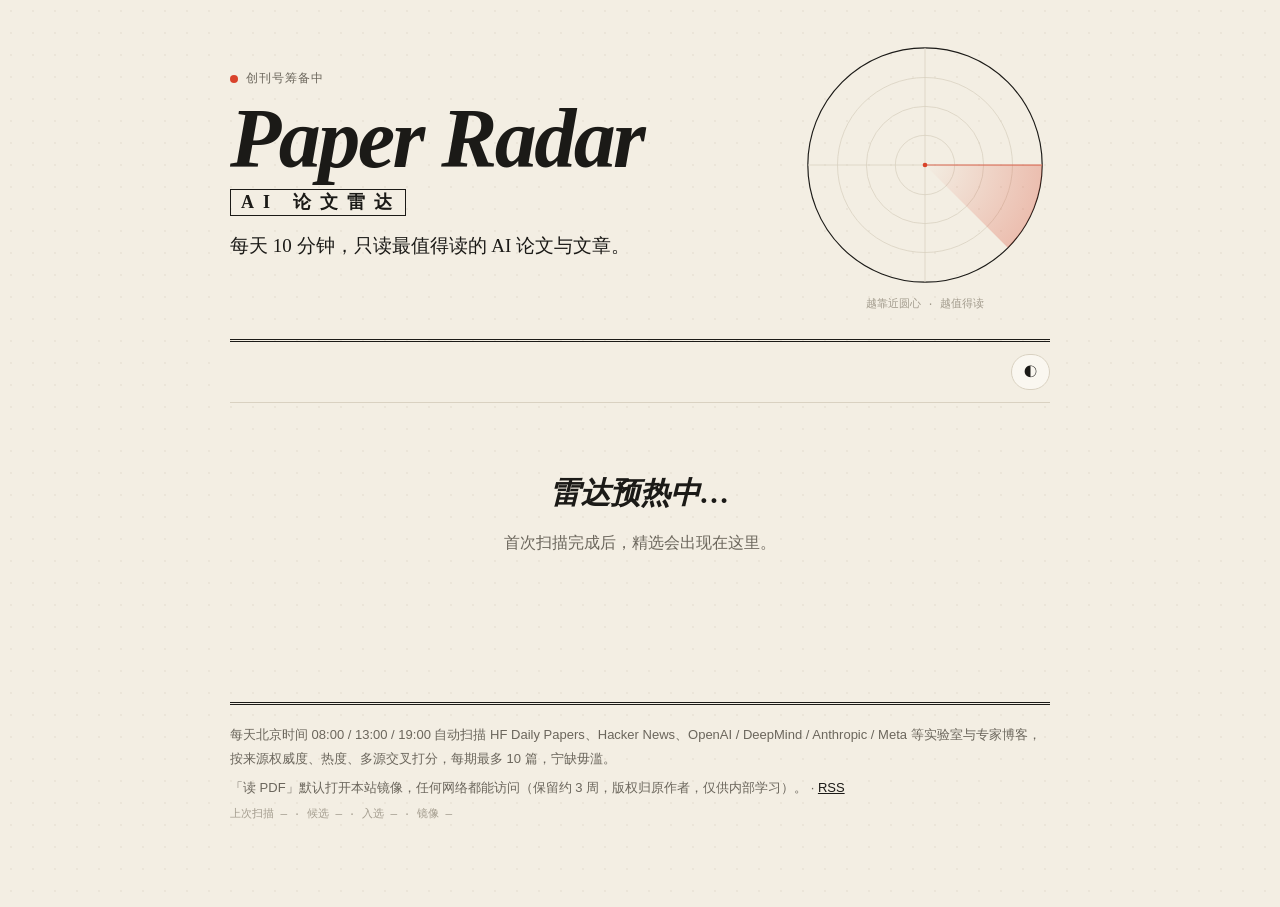
==== site/index.html @ 8d259c2d "Paper Radar MVP: scanner, rule scoring, LLM slot, PDF mirror, site, tests, CI" ====
<!doctype html>
<html lang="zh-CN">
<head>
<meta charset="utf-8">
<meta name="viewport" content="width=device-width, initial-scale=1">
<meta name="robots" content="noindex">
<title>Paper Radar · AI 论文雷达</title>
<meta name="description" content="每天 10 分钟，只读最值得读的 AI 论文与文章。">
<link rel="icon" href="assets/favicon.svg" type="image/svg+xml">
<link rel="alternate" type="application/rss+xml" title="Paper Radar" href="feed.xml">
<link rel="stylesheet" href="style.css">
<script>try{var t=localStorage.getItem('pr-theme');if(t)document.documentElement.dataset.theme=t}catch(e){}</script>
</head>
<body>
<header class="masthead">
  <div class="mast-left">
    <div class="kicker"><span class="dot"></span><span id="issue-line">正在调频…</span></div>
    <h1 class="wordmark"><span class="wm-en">Paper Radar</span><span class="wm-zh">AI 论文雷达</span></h1>
    <p class="dek">每天 10 分钟，只读最值得读的 AI 论文与文章。</p>
    <p class="since" id="since"></p>
  </div>
  <figure class="radar-wrap" aria-label="今日雷达：越靠近圆心得分越高，点击光点跳到对应文章">
    <svg id="radar" viewBox="-160 -160 320 320" role="img">
      <defs>
        <radialGradient id="sweep-g" gradientUnits="userSpaceOnUse" cx="0" cy="0" r="150">
          <stop offset="0" stop-color="var(--accent)" stop-opacity="0"/>
          <stop offset="1" stop-color="var(--accent)" stop-opacity=".28"/>
        </radialGradient>
      </defs>
      <g class="rings">
        <circle r="150"/><circle r="112"/><circle r="75"/><circle r="38"/>
        <line x1="-150" y1="0" x2="150" y2="0"/><line x1="0" y1="-150" x2="0" y2="150"/>
      </g>
      <g class="sweep"><path d="M0 0 L150 0 A150 150 0 0 1 106 106 Z" fill="url(#sweep-g)"/><line x1="0" y1="0" x2="150" y2="0"/></g>
      <g id="blips"></g>
      <circle r="3" class="core"/>
    </svg>
    <figcaption>越靠近圆心 · 越值得读</figcaption>
    <div class="radar-tip" id="radar-tip" hidden></div>
  </figure>
</header>

<nav class="toolbar" aria-label="日期">
  <div class="days" id="days" role="tablist"></div>
  <button class="btn icon" id="theme" title="切换明暗" aria-label="切换明暗">◐</button>
</nav>

<main id="feed" tabindex="-1" aria-live="polite"></main>

<footer class="colophon" id="colophon"></footer>
<script src="app.js" defer></script>
</body>
</html>
---- site/style.css ----
/* Paper Radar — editorial newsprint meets instrument panel.
   No web fonts on purpose: system CJK fonts load instantly behind any firewall. */
:root {
  --bg: #f3eee3;
  --surface: #faf7f0;
  --ink: #1b1a17;
  --muted: #6b665c;
  --faint: #a39c8e;
  --rule: #d9d1c1;
  --accent: #d9432b;
  --accent-ink: #fff;
  --hi: #f6d9a8;
  --shadow: 0 1px 0 rgba(27,26,23,.04), 0 10px 30px -18px rgba(27,26,23,.35);
  --serif: "Iowan Old Style", "Palatino Linotype", "Songti SC", "Noto Serif SC", "Source Han Serif SC", "STSong", "SimSun", Georgia, serif;
  --sans: -apple-system, BlinkMacSystemFont, "PingFang SC", "Hiragino Sans GB", "Microsoft YaHei", "Noto Sans SC", "Segoe UI", sans-serif;
  --mono: "JetBrains Mono", "SF Mono", ui-monospace, Menlo, Consolas, monospace;
  --radius: 14px;
  color-scheme: light;
}
@media (prefers-color-scheme: dark) {
  :root:not([data-theme="light"]) {
    --bg: #121210; --surface: #1a1916; --ink: #ece6d8; --muted: #a39c8e; --faint: #6b665c;
    --rule: #2e2c27; --accent: #ff6a4d; --hi: #4a3a1c; color-scheme: dark;
    --shadow: 0 1px 0 rgba(0,0,0,.3), 0 14px 30px -18px rgba(0,0,0,.8);
  }
}
:root[data-theme="dark"] {
  --bg: #121210; --surface: #1a1916; --ink: #ece6d8; --muted: #a39c8e; --faint: #6b665c;
  --rule: #2e2c27; --accent: #ff6a4d; --hi: #4a3a1c; color-scheme: dark;
  --shadow: 0 1px 0 rgba(0,0,0,.3), 0 14px 30px -18px rgba(0,0,0,.8);
}

* { box-sizing: border-box; }
[hidden] { display: none !important; }
html { -webkit-text-size-adjust: 100%; }
body {
  margin: 0; background: var(--bg); color: var(--ink); font: 16px/1.65 var(--sans);
  background-image: radial-gradient(rgba(127,110,80,.07) 1px, transparent 1px);
  background-size: 22px 22px;
  max-width: 860px; margin-inline: auto; padding: 0 20px 80px;
}
a { color: inherit; }
::selection { background: var(--hi); }
:focus-visible { outline: 2px solid var(--accent); outline-offset: 2px; border-radius: 6px; }

/* ---------- masthead ---------- */
.masthead {
  display: grid; grid-template-columns: 1fr 250px; gap: 32px; align-items: center;
  padding: 40px 0 28px; border-bottom: 3px double var(--ink);
}
.kicker { font: 12px/1 var(--mono); letter-spacing: .08em; text-transform: uppercase; color: var(--muted);
  display: flex; align-items: center; gap: 8px; }
.dot { width: 8px; height: 8px; border-radius: 50%; background: var(--accent); box-shadow: 0 0 0 0 var(--accent);
  animation: ping 2.4s infinite; }
@keyframes ping { 0% { box-shadow: 0 0 0 0 color-mix(in srgb, var(--accent) 60%, transparent); }
  80%,100% { box-shadow: 0 0 0 10px transparent; } }
.wordmark { margin: 14px 0 8px; font-family: var(--serif); font-weight: 700; line-height: .95; }
.wm-en { display: block; font-size: clamp(44px, 7vw, 84px); letter-spacing: -.03em; font-style: italic; }
.wm-zh { display: inline-block; margin-top: 10px; font-size: 18px; letter-spacing: .5em; padding: 4px 4px 4px 10px;
  border: 1.5px solid var(--ink); font-style: normal; }
.dek { max-width: 560px; margin: 16px 0 0; font: 400 19px/1.5 var(--serif); }
.since { margin: 18px 0 0; font-size: 14px; color: var(--muted); }
.since b { font: 700 20px var(--serif); color: var(--ink); }

.radar-wrap { margin: 0; position: relative; }
#radar { width: 100%; height: auto; display: block; overflow: visible; }
.rings circle, .rings line { fill: none; stroke: var(--rule); stroke-width: 1; }
.rings circle:first-child { stroke: var(--ink); stroke-width: 1.5; }
.sweep { transform-origin: 0 0; animation: sweep 6s linear infinite; }
.sweep line { stroke: var(--accent); stroke-width: 1.2; opacity: .8; }
@keyframes sweep { to { transform: rotate(-360deg); } }
.core { fill: var(--accent); }
.blip { cursor: pointer; }
.blip circle.b { fill: var(--ink); transition: r .2s, fill .2s; }
.blip.article circle.b { fill: none; stroke: var(--ink); stroke-width: 2; }
.blip circle.halo { fill: var(--accent); opacity: 0; }
.blip.lit circle.halo { animation: halo 1.2s ease-out; }
.blip:hover circle.b, .blip.active circle.b { fill: var(--accent); stroke: var(--accent); }
@keyframes halo { 0% { opacity: .55; r: 3; } 100% { opacity: 0; r: 16; } }
figcaption { text-align: center; font: 11px var(--mono); color: var(--faint); margin-top: 6px; }
.radar-tip { position: absolute; pointer-events: none; max-width: 240px; background: var(--ink); color: var(--bg);
  font-size: 12px; line-height: 1.45; padding: 6px 9px; border-radius: 8px; transform: translate(-50%, calc(-100% - 12px)); z-index: 3; }

/* ---------- toolbar ---------- */
.toolbar { position: sticky; top: 0; z-index: 5; display: flex; gap: 10px; align-items: center;
  background: color-mix(in srgb, var(--bg) 88%, transparent); backdrop-filter: blur(10px); -webkit-backdrop-filter: blur(10px);
  padding: 12px 0; border-bottom: 1px solid var(--rule); }
.days { flex: 1; display: flex; gap: 6px; overflow-x: auto; scrollbar-width: none; }
.days::-webkit-scrollbar { display: none; }
.day { flex: 0 0 auto; border: 1px solid var(--rule); background: var(--surface); border-radius: 10px; padding: 6px 12px;
  font: 12px/1.3 var(--mono); color: var(--muted); cursor: pointer; text-align: left; }
.day b { display: block; font: 600 15px/1.2 var(--serif); color: var(--ink); }
.day[aria-selected="true"] { border-color: var(--ink); background: var(--ink); color: var(--bg); }
.day[aria-selected="true"] b { color: var(--bg); }
.btn { border: 1px solid var(--rule); background: var(--surface); color: var(--ink); border-radius: 999px; padding: 8px 12px;
  font: 13px var(--sans); cursor: pointer; }
.btn:hover { border-color: var(--ink); }

/* ---------- feed ---------- */
#feed { outline: none; }
.section { margin-top: 36px; }
.sec-head { display: flex; align-items: baseline; gap: 12px; margin-bottom: 4px; }
.sec-head h2 { font: 700 24px var(--serif); margin: 0; white-space: nowrap; }
.sec-head span { font: 12px var(--mono); color: var(--faint); }
.must .sec-head h2 { color: var(--accent); }
.must .sec-head h2::before { content: "●"; font-size: 12px; vertical-align: middle; margin-right: 8px; }

.card { padding: 20px 0 22px; border-bottom: 1px solid var(--rule); animation: rise .5s both cubic-bezier(.2,.8,.2,1);
  animation-delay: calc(var(--i, 0) * 40ms); }
@keyframes rise { from { opacity: 0; transform: translateY(10px); } }
.card.big { background: var(--surface); border: 1px solid var(--rule); border-radius: var(--radius); padding: 22px 24px;
  margin: 14px 0; box-shadow: var(--shadow); }
.card.flash { animation: flash 1.6s; }
@keyframes flash { 0%, 40% { background: var(--hi); } 100% { background: transparent; } }
.card.big.flash { animation: flashbig 1.6s; }
@keyframes flashbig { 0%, 40% { box-shadow: 0 0 0 4px var(--accent); } }
.meta { display: flex; flex-wrap: wrap; gap: 4px 12px; align-items: center; font: 12px var(--mono); color: var(--muted); }
.kind { font: 600 11px var(--sans); letter-spacing: .12em; padding: 1px 7px; border-radius: 4px; background: var(--ink); color: var(--bg); }
.kind.article { background: none; color: var(--ink); box-shadow: inset 0 0 0 1px var(--ink); }
.new { font: 700 11px var(--sans); padding: 1px 7px; border-radius: 4px; background: var(--accent); color: var(--accent-ink); }
.score { margin-left: auto; font: 700 13px var(--mono); color: var(--accent); }
.score::after { content: " 分"; font-weight: 400; color: var(--faint); }
.card h3 { margin: 8px 0 4px; font: 700 21px/1.4 var(--serif); }
.card.big h3 { font-size: 24px; }
.card h3 a { text-decoration: none; background: linear-gradient(var(--accent), var(--accent)) 0 100% / 0 2px no-repeat; transition: background-size .3s; }
.card h3 a:hover { background-size: 100% 2px; }
.orig { margin: 0 0 6px; font: italic 14px/1.45 var(--serif); color: var(--muted); }
.summary { margin: 6px 0 8px; color: var(--ink); }
.why { margin: 0 0 10px; padding-left: 12px; border-left: 3px solid var(--accent); font-size: 14.5px; color: var(--muted); }
.why b { color: var(--ink); font-weight: 600; margin-right: 6px; }
.actions { display: flex; gap: 14px; flex-wrap: wrap; align-items: flex-start; margin-top: 12px; }
.primary { background: var(--ink); color: var(--bg); border-radius: 999px; padding: 8px 16px; text-decoration: none; font-size: 14px;
  transition: background .15s, transform .15s; white-space: nowrap; }
.primary:hover { background: var(--accent); color: var(--accent-ink); transform: translateY(-1px); }
.more { font-size: 13.5px; color: var(--muted); padding-top: 7px; flex: 1; min-width: 200px; }
.more summary { cursor: pointer; list-style: none; width: max-content; }
.more summary::-webkit-details-marker { display: none; }
.more summary::after { content: " ▾"; }
.more[open] summary::after { content: " ▴"; }
.who { margin: 8px 0 4px; }
.hl { margin: 6px 0; padding-left: 18px; color: var(--ink); }
.hl li::marker { color: var(--accent); }
.links { display: flex; flex-wrap: wrap; gap: 4px 14px; margin: 6px 0 0; }
.links a { color: var(--muted); text-decoration: none; border-bottom: 1px dotted var(--faint); }
.links a:hover { color: var(--ink); border-bottom-color: var(--ink); }

.empty { text-align: center; padding: 70px 20px; color: var(--muted); }
.empty h2 { font: italic 700 30px var(--serif); color: var(--ink); margin: 0 0 8px; }
.colophon { margin-top: 60px; padding-top: 18px; border-top: 3px double var(--ink); font-size: 13px; line-height: 1.8; color: var(--muted); }
.colophon p { margin: 0 0 6px; }
.colophon .dim { font: 11px var(--mono); color: var(--faint); }
.colophon a { color: var(--ink); }

@media (max-width: 760px) {
  body { padding: 0 16px 60px; }
  .masthead { grid-template-columns: 1fr 120px; padding-top: 24px; gap: 12px; align-items: start; }
  .wm-en { font-size: 42px; }
  .wm-zh { font-size: 14px; }
  .dek { font-size: 16px; }
  figcaption { display: none; }
  .card.big { padding: 18px 16px; }
  .card h3, .card.big h3 { font-size: 19px; }
}
@media (prefers-reduced-motion: reduce) {
  *, *::before, *::after { animation: none !important; transition: none !important; }
}
@media print {
  .toolbar, .radar-wrap, .actions, .colophon { display: none !important; }
  body { background: #fff; }
}
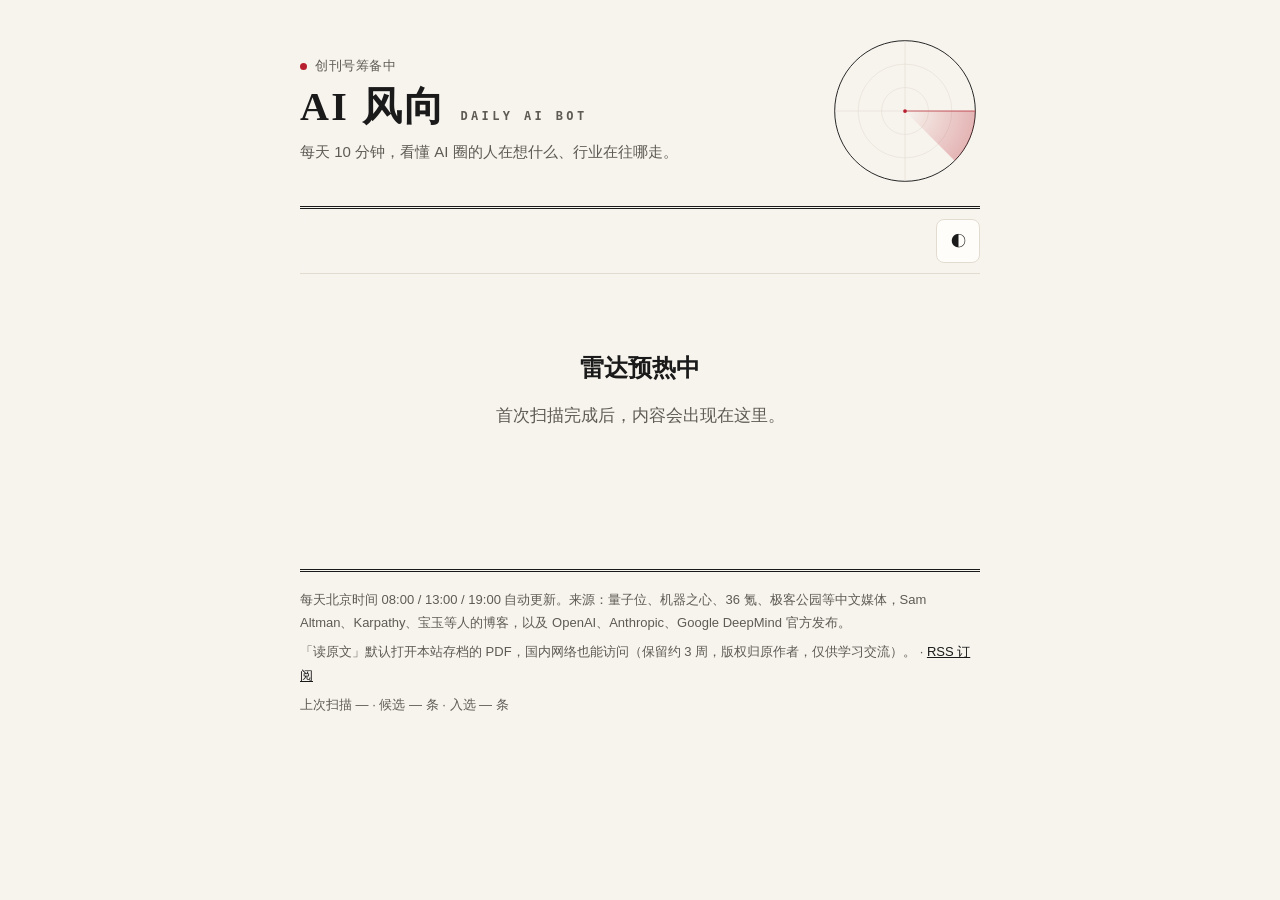
==== commit cd356a4d: "Pivot to 「AI 风向」: people & industry news, Chinese-first sources, 1–2 hottest papers/day with plain-l" ====
--- a/site/index.html
+++ b/site/index.html
@@ -4,50 +4,49 @@
 <meta charset="utf-8">
 <meta name="viewport" content="width=device-width, initial-scale=1">
 <meta name="robots" content="noindex">
-<title>Paper Radar · AI 论文雷达</title>
-<meta name="description" content="每天 10 分钟，只读最值得读的 AI 论文与文章。">
+<title>AI 风向 · 每天 10 分钟读懂 AI 圈</title>
+<meta name="description" content="前沿人物说了什么、行业发生了什么——每天三刊，中文为主。">
 <link rel="icon" href="assets/favicon.svg" type="image/svg+xml">
-<link rel="alternate" type="application/rss+xml" title="Paper Radar" href="feed.xml">
+<link rel="alternate" type="application/rss+xml" title="AI 风向" href="feed.xml">
 <link rel="stylesheet" href="style.css">
 <script>try{var t=localStorage.getItem('pr-theme');if(t)document.documentElement.dataset.theme=t}catch(e){}</script>
 </head>
 <body>
+<div class="page">
 <header class="masthead">
-  <div class="mast-left">
-    <div class="kicker"><span class="dot"></span><span id="issue-line">正在调频…</span></div>
-    <h1 class="wordmark"><span class="wm-en">Paper Radar</span><span class="wm-zh">AI 论文雷达</span></h1>
-    <p class="dek">每天 10 分钟，只读最值得读的 AI 论文与文章。</p>
-    <p class="since" id="since"></p>
+  <div class="mast-text">
+    <p class="kicker"><span class="dot"></span><span id="issue-line">正在调频…</span></p>
+    <h1 class="wordmark">AI 风向<small>DAILY AI BOT</small></h1>
+    <p class="dek">每天 10 分钟，看懂 AI 圈的人在想什么、行业在往哪走。</p>
   </div>
-  <figure class="radar-wrap" aria-label="今日雷达：越靠近圆心得分越高，点击光点跳到对应文章">
+  <figure class="radar-wrap" aria-label="今日雷达：越靠近圆心越值得读，点光点跳到对应内容">
     <svg id="radar" viewBox="-160 -160 320 320" role="img">
       <defs>
         <radialGradient id="sweep-g" gradientUnits="userSpaceOnUse" cx="0" cy="0" r="150">
           <stop offset="0" stop-color="var(--accent)" stop-opacity="0"/>
-          <stop offset="1" stop-color="var(--accent)" stop-opacity=".28"/>
+          <stop offset="1" stop-color="var(--accent)" stop-opacity=".3"/>
         </radialGradient>
       </defs>
-      <g class="rings">
-        <circle r="150"/><circle r="112"/><circle r="75"/><circle r="38"/>
-        <line x1="-150" y1="0" x2="150" y2="0"/><line x1="0" y1="-150" x2="0" y2="150"/>
-      </g>
+      <g class="rings"><circle r="150"/><circle r="100"/><circle r="50"/>
+        <line x1="-150" y1="0" x2="150" y2="0"/><line x1="0" y1="-150" x2="0" y2="150"/></g>
       <g class="sweep"><path d="M0 0 L150 0 A150 150 0 0 1 106 106 Z" fill="url(#sweep-g)"/><line x1="0" y1="0" x2="150" y2="0"/></g>
       <g id="blips"></g>
-      <circle r="3" class="core"/>
+      <circle r="4" class="core"/>
     </svg>
-    <figcaption>越靠近圆心 · 越值得读</figcaption>
     <div class="radar-tip" id="radar-tip" hidden></div>
   </figure>
 </header>
 
 <nav class="toolbar" aria-label="日期">
   <div class="days" id="days" role="tablist"></div>
-  <button class="btn icon" id="theme" title="切换明暗" aria-label="切换明暗">◐</button>
+  <button class="btn" id="theme" title="切换明暗" aria-label="切换明暗">◐</button>
 </nav>
+<p class="since" id="since"></p>
 
 <main id="feed" tabindex="-1" aria-live="polite"></main>
 
 <footer class="colophon" id="colophon"></footer>
+</div>
 <script src="app.js" defer></script>
 </body>
 </html>
--- a/site/style.css
+++ b/site/style.css
@@ -1,170 +1,171 @@
-/* Paper Radar — editorial newsprint meets instrument panel.
-   No web fonts on purpose: system CJK fonts load instantly behind any firewall. */
+/* AI 风向 — 中文阅读优先的版式。
+   标杆：端传媒 / FT中文网 / 少数派 的正文排版 + W3C《中文排版需求》：
+   正文 17px、行高 1.8、单栏 ≤ 680px（每行约 38 字）、宋体标题 + 黑体正文、
+   中文不用斜体、一种强调色（报纸红）、辅助文字对比度 ≥ 4.5:1。
+   不加载网络字体：系统中文字体在任何网络下都即时可用。 */
 :root {
-  --bg: #f3eee3;
-  --surface: #faf7f0;
-  --ink: #1b1a17;
-  --muted: #6b665c;
-  --faint: #a39c8e;
-  --rule: #d9d1c1;
-  --accent: #d9432b;
+  --bg: #f7f4ee;
+  --surface: #fffdf9;
+  --ink: #1a1a1a;
+  --ink-2: #2e2e2e;
+  --muted: #5e5a54;
+  --rule: #e2dcd0;
+  --accent: #b8202f;
   --accent-ink: #fff;
-  --hi: #f6d9a8;
-  --shadow: 0 1px 0 rgba(27,26,23,.04), 0 10px 30px -18px rgba(27,26,23,.35);
-  --serif: "Iowan Old Style", "Palatino Linotype", "Songti SC", "Noto Serif SC", "Source Han Serif SC", "STSong", "SimSun", Georgia, serif;
-  --sans: -apple-system, BlinkMacSystemFont, "PingFang SC", "Hiragino Sans GB", "Microsoft YaHei", "Noto Sans SC", "Segoe UI", sans-serif;
-  --mono: "JetBrains Mono", "SF Mono", ui-monospace, Menlo, Consolas, monospace;
-  --radius: 14px;
+  --hi: #fbe7c6;
+  --shadow: 0 1px 2px rgba(26,26,26,.05), 0 8px 24px -16px rgba(26,26,26,.25);
+  --serif: "Songti SC", "Noto Serif SC", "Source Han Serif SC", "Noto Serif CJK SC", "STSong", "SimSun", Georgia, serif;
+  --sans: -apple-system, BlinkMacSystemFont, "PingFang SC", "Hiragino Sans GB", "Microsoft YaHei", "Noto Sans SC", "Noto Sans CJK SC", "Segoe UI", sans-serif;
+  --mono: "SF Mono", ui-monospace, Menlo, Consolas, monospace;
+  /* 字号阶梯（共 7 级）*/
+  --f-xs: 12px; --f-s: 13px; --f-m: 15px; --f-body: 17px; --f-h: 20px; --f-h2: 24px; --f-xl: 40px;
   color-scheme: light;
 }
 @media (prefers-color-scheme: dark) {
   :root:not([data-theme="light"]) {
-    --bg: #121210; --surface: #1a1916; --ink: #ece6d8; --muted: #a39c8e; --faint: #6b665c;
-    --rule: #2e2c27; --accent: #ff6a4d; --hi: #4a3a1c; color-scheme: dark;
-    --shadow: 0 1px 0 rgba(0,0,0,.3), 0 14px 30px -18px rgba(0,0,0,.8);
+    --bg: #141414; --surface: #1c1c1c; --ink: #ececec; --ink-2: #d9d9d9; --muted: #a6a29b;
+    --rule: #2f2f2f; --accent: #ff5a5f; --hi: #4a3514; color-scheme: dark;
+    --shadow: 0 1px 2px rgba(0,0,0,.4);
   }
 }
 :root[data-theme="dark"] {
-  --bg: #121210; --surface: #1a1916; --ink: #ece6d8; --muted: #a39c8e; --faint: #6b665c;
-  --rule: #2e2c27; --accent: #ff6a4d; --hi: #4a3a1c; color-scheme: dark;
-  --shadow: 0 1px 0 rgba(0,0,0,.3), 0 14px 30px -18px rgba(0,0,0,.8);
+  --bg: #141414; --surface: #1c1c1c; --ink: #ececec; --ink-2: #d9d9d9; --muted: #a6a29b;
+  --rule: #2f2f2f; --accent: #ff5a5f; --hi: #4a3514; color-scheme: dark;
+  --shadow: 0 1px 2px rgba(0,0,0,.4);
 }
 
 * { box-sizing: border-box; }
 [hidden] { display: none !important; }
 html { -webkit-text-size-adjust: 100%; }
-body {
-  margin: 0; background: var(--bg); color: var(--ink); font: 16px/1.65 var(--sans);
-  background-image: radial-gradient(rgba(127,110,80,.07) 1px, transparent 1px);
-  background-size: 22px 22px;
-  max-width: 860px; margin-inline: auto; padding: 0 20px 80px;
-}
+body { margin: 0; background: var(--bg); color: var(--ink); font: var(--f-body)/1.8 var(--sans);
+  -webkit-font-smoothing: antialiased; text-rendering: optimizeLegibility; }
+.page { max-width: 720px; margin: 0 auto; padding: 0 20px 72px; }
 a { color: inherit; }
 ::selection { background: var(--hi); }
-:focus-visible { outline: 2px solid var(--accent); outline-offset: 2px; border-radius: 6px; }
+:focus-visible { outline: 2px solid var(--accent); outline-offset: 2px; border-radius: 4px; }
 
-/* ---------- masthead ---------- */
-.masthead {
-  display: grid; grid-template-columns: 1fr 250px; gap: 32px; align-items: center;
-  padding: 40px 0 28px; border-bottom: 3px double var(--ink);
-}
-.kicker { font: 12px/1 var(--mono); letter-spacing: .08em; text-transform: uppercase; color: var(--muted);
-  display: flex; align-items: center; gap: 8px; }
-.dot { width: 8px; height: 8px; border-radius: 50%; background: var(--accent); box-shadow: 0 0 0 0 var(--accent);
-  animation: ping 2.4s infinite; }
-@keyframes ping { 0% { box-shadow: 0 0 0 0 color-mix(in srgb, var(--accent) 60%, transparent); }
-  80%,100% { box-shadow: 0 0 0 10px transparent; } }
-.wordmark { margin: 14px 0 8px; font-family: var(--serif); font-weight: 700; line-height: .95; }
-.wm-en { display: block; font-size: clamp(44px, 7vw, 84px); letter-spacing: -.03em; font-style: italic; }
-.wm-zh { display: inline-block; margin-top: 10px; font-size: 18px; letter-spacing: .5em; padding: 4px 4px 4px 10px;
-  border: 1.5px solid var(--ink); font-style: normal; }
-.dek { max-width: 560px; margin: 16px 0 0; font: 400 19px/1.5 var(--serif); }
-.since { margin: 18px 0 0; font-size: 14px; color: var(--muted); }
-.since b { font: 700 20px var(--serif); color: var(--ink); }
+/* ---------- 报头 ---------- */
+.masthead { display: grid; grid-template-columns: 1fr 150px; gap: 24px; align-items: center;
+  padding: 36px 0 20px; border-bottom: 3px double var(--ink); }
+.kicker { margin: 0; font: var(--f-s)/1.4 var(--sans); color: var(--muted); display: flex; align-items: center; gap: 8px; letter-spacing: .04em; }
+.dot { width: 7px; height: 7px; border-radius: 50%; background: var(--accent); flex: none; animation: ping 2.4s infinite; }
+@keyframes ping { 0% { box-shadow: 0 0 0 0 color-mix(in srgb, var(--accent) 55%, transparent); } 80%, 100% { box-shadow: 0 0 0 9px transparent; } }
+.wordmark { margin: 10px 0 0; font: 900 var(--f-xl)/1.1 var(--serif); letter-spacing: .06em; display: flex; align-items: baseline; gap: 14px; }
+.wordmark small { font: 600 var(--f-xs)/1 var(--mono); letter-spacing: .28em; color: var(--muted); }
+.dek { margin: 10px 0 0; font: var(--f-m)/1.7 var(--sans); color: var(--muted); }
 
 .radar-wrap { margin: 0; position: relative; }
 #radar { width: 100%; height: auto; display: block; overflow: visible; }
-.rings circle, .rings line { fill: none; stroke: var(--rule); stroke-width: 1; }
-.rings circle:first-child { stroke: var(--ink); stroke-width: 1.5; }
+.rings circle, .rings line { fill: none; stroke: var(--rule); stroke-width: 1.2; }
+.rings circle:first-child { stroke: var(--ink); stroke-width: 2; }
 .sweep { transform-origin: 0 0; animation: sweep 6s linear infinite; }
-.sweep line { stroke: var(--accent); stroke-width: 1.2; opacity: .8; }
+.sweep line { stroke: var(--accent); stroke-width: 1.5; }
 @keyframes sweep { to { transform: rotate(-360deg); } }
 .core { fill: var(--accent); }
 .blip { cursor: pointer; }
-.blip circle.b { fill: var(--ink); transition: r .2s, fill .2s; }
-.blip.article circle.b { fill: none; stroke: var(--ink); stroke-width: 2; }
+.blip circle.b { fill: var(--ink); transition: fill .2s; }
+.blip.opinion circle.b { fill: var(--accent); }
+.blip.paper circle.b { fill: none; stroke: var(--ink); stroke-width: 2.5; }
 .blip circle.halo { fill: var(--accent); opacity: 0; }
 .blip.lit circle.halo { animation: halo 1.2s ease-out; }
 .blip:hover circle.b, .blip.active circle.b { fill: var(--accent); stroke: var(--accent); }
-@keyframes halo { 0% { opacity: .55; r: 3; } 100% { opacity: 0; r: 16; } }
-figcaption { text-align: center; font: 11px var(--mono); color: var(--faint); margin-top: 6px; }
-.radar-tip { position: absolute; pointer-events: none; max-width: 240px; background: var(--ink); color: var(--bg);
-  font-size: 12px; line-height: 1.45; padding: 6px 9px; border-radius: 8px; transform: translate(-50%, calc(-100% - 12px)); z-index: 3; }
+@keyframes halo { 0% { opacity: .55; r: 4; } 100% { opacity: 0; r: 20; } }
+.radar-tip { position: absolute; pointer-events: none; width: max-content; max-width: 220px; background: var(--ink); color: var(--bg);
+  font: var(--f-xs)/1.5 var(--sans); padding: 6px 9px; border-radius: 6px; transform: translate(-50%, calc(-100% - 10px)); z-index: 3; }
 
-/* ---------- toolbar ---------- */
-.toolbar { position: sticky; top: 0; z-index: 5; display: flex; gap: 10px; align-items: center;
-  background: color-mix(in srgb, var(--bg) 88%, transparent); backdrop-filter: blur(10px); -webkit-backdrop-filter: blur(10px);
-  padding: 12px 0; border-bottom: 1px solid var(--rule); }
+/* ---------- 日期条 ---------- */
+.toolbar { position: sticky; top: 0; z-index: 5; display: flex; gap: 8px; align-items: center; padding: 10px 0;
+  background: color-mix(in srgb, var(--bg) 92%, transparent); backdrop-filter: blur(8px); -webkit-backdrop-filter: blur(8px);
+  border-bottom: 1px solid var(--rule); }
 .days { flex: 1; display: flex; gap: 6px; overflow-x: auto; scrollbar-width: none; }
 .days::-webkit-scrollbar { display: none; }
-.day { flex: 0 0 auto; border: 1px solid var(--rule); background: var(--surface); border-radius: 10px; padding: 6px 12px;
-  font: 12px/1.3 var(--mono); color: var(--muted); cursor: pointer; text-align: left; }
-.day b { display: block; font: 600 15px/1.2 var(--serif); color: var(--ink); }
-.day[aria-selected="true"] { border-color: var(--ink); background: var(--ink); color: var(--bg); }
+.day { flex: none; min-height: 44px; border: 1px solid var(--rule); background: var(--surface); color: var(--muted); border-radius: 8px;
+  padding: 4px 12px; font: var(--f-s)/1.35 var(--sans); cursor: pointer; text-align: left; }
+.day b { display: block; color: var(--ink); font-size: var(--f-m); }
+.day[aria-selected="true"] { background: var(--ink); border-color: var(--ink); color: var(--bg); }
 .day[aria-selected="true"] b { color: var(--bg); }
-.btn { border: 1px solid var(--rule); background: var(--surface); color: var(--ink); border-radius: 999px; padding: 8px 12px;
-  font: 13px var(--sans); cursor: pointer; }
-.btn:hover { border-color: var(--ink); }
+.btn { min-width: 44px; min-height: 44px; border: 1px solid var(--rule); background: var(--surface); color: var(--ink);
+  border-radius: 8px; font: var(--f-m) var(--sans); cursor: pointer; }
+.btn:hover, .day:hover { border-color: var(--ink); }
+.since { margin: 14px 0 0; font-size: var(--f-m); color: var(--muted); }
+.since b { color: var(--ink); }
 
-/* ---------- feed ---------- */
+/* ---------- 今日风向 ---------- */
+.brief { margin: 28px 0 0; padding: 20px 22px; background: var(--surface); border: 1px solid var(--rule); border-top: 3px solid var(--accent);
+  border-radius: 4px; box-shadow: var(--shadow); }
+.brief h2 { margin: 0 0 10px; font: 700 var(--f-h)/1.4 var(--serif); }
+.brief ol { margin: 0; padding-left: 1.4em; }
+.brief li { margin: 10px 0; }
+.brief li::marker { font: 700 var(--f-m) var(--serif); color: var(--accent); }
+.brief .trend { font-weight: 700; color: var(--ink); }
+.brief .why { display: block; color: var(--muted); font-size: var(--f-m); line-height: 1.7; }
+.brief .refs a { font-size: var(--f-s); color: var(--muted); margin-right: 10px; }
+
+/* ---------- 栏目 ---------- */
 #feed { outline: none; }
-.section { margin-top: 36px; }
-.sec-head { display: flex; align-items: baseline; gap: 12px; margin-bottom: 4px; }
-.sec-head h2 { font: 700 24px var(--serif); margin: 0; white-space: nowrap; }
-.sec-head span { font: 12px var(--mono); color: var(--faint); }
+.section { margin-top: 40px; }
+.sec-head { display: flex; align-items: baseline; gap: 12px; padding-bottom: 8px; border-bottom: 1px solid var(--ink); }
+.sec-head h2 { margin: 0; font: 700 var(--f-h2)/1.3 var(--serif); letter-spacing: .04em; white-space: nowrap; }
+.sec-head span { font-size: var(--f-s); color: var(--muted); }
 .must .sec-head h2 { color: var(--accent); }
-.must .sec-head h2::before { content: "●"; font-size: 12px; vertical-align: middle; margin-right: 8px; }
 
-.card { padding: 20px 0 22px; border-bottom: 1px solid var(--rule); animation: rise .5s both cubic-bezier(.2,.8,.2,1);
-  animation-delay: calc(var(--i, 0) * 40ms); }
-@keyframes rise { from { opacity: 0; transform: translateY(10px); } }
-.card.big { background: var(--surface); border: 1px solid var(--rule); border-radius: var(--radius); padding: 22px 24px;
-  margin: 14px 0; box-shadow: var(--shadow); }
+/* ---------- 条目 ---------- */
+.card { padding: 22px 0 24px; border-bottom: 1px solid var(--rule); animation: rise .45s both cubic-bezier(.2,.8,.2,1);
+  animation-delay: calc(var(--i, 0) * 35ms); }
+@keyframes rise { from { opacity: 0; transform: translateY(8px); } }
 .card.flash { animation: flash 1.6s; }
 @keyframes flash { 0%, 40% { background: var(--hi); } 100% { background: transparent; } }
-.card.big.flash { animation: flashbig 1.6s; }
-@keyframes flashbig { 0%, 40% { box-shadow: 0 0 0 4px var(--accent); } }
-.meta { display: flex; flex-wrap: wrap; gap: 4px 12px; align-items: center; font: 12px var(--mono); color: var(--muted); }
-.kind { font: 600 11px var(--sans); letter-spacing: .12em; padding: 1px 7px; border-radius: 4px; background: var(--ink); color: var(--bg); }
-.kind.article { background: none; color: var(--ink); box-shadow: inset 0 0 0 1px var(--ink); }
-.new { font: 700 11px var(--sans); padding: 1px 7px; border-radius: 4px; background: var(--accent); color: var(--accent-ink); }
-.score { margin-left: auto; font: 700 13px var(--mono); color: var(--accent); }
-.score::after { content: " 分"; font-weight: 400; color: var(--faint); }
-.card h3 { margin: 8px 0 4px; font: 700 21px/1.4 var(--serif); }
-.card.big h3 { font-size: 24px; }
-.card h3 a { text-decoration: none; background: linear-gradient(var(--accent), var(--accent)) 0 100% / 0 2px no-repeat; transition: background-size .3s; }
-.card h3 a:hover { background-size: 100% 2px; }
-.orig { margin: 0 0 6px; font: italic 14px/1.45 var(--serif); color: var(--muted); }
-.summary { margin: 6px 0 8px; color: var(--ink); }
-.why { margin: 0 0 10px; padding-left: 12px; border-left: 3px solid var(--accent); font-size: 14.5px; color: var(--muted); }
-.why b { color: var(--ink); font-weight: 600; margin-right: 6px; }
-.actions { display: flex; gap: 14px; flex-wrap: wrap; align-items: flex-start; margin-top: 12px; }
-.primary { background: var(--ink); color: var(--bg); border-radius: 999px; padding: 8px 16px; text-decoration: none; font-size: 14px;
-  transition: background .15s, transform .15s; white-space: nowrap; }
-.primary:hover { background: var(--accent); color: var(--accent-ink); transform: translateY(-1px); }
-.more { font-size: 13.5px; color: var(--muted); padding-top: 7px; flex: 1; min-width: 200px; }
-.more summary { cursor: pointer; list-style: none; width: max-content; }
+.meta { display: flex; flex-wrap: wrap; align-items: center; gap: 2px 10px; font-size: var(--f-s); line-height: 1.6; color: var(--muted); }
+.cat { font-weight: 700; color: var(--ink); }
+.cat.op { color: var(--accent); }
+.new { font: 700 var(--f-xs)/1.6 var(--sans); padding: 0 6px; border-radius: 3px; background: var(--accent); color: var(--accent-ink); }
+.byline { display: block; margin: 8px 0 2px; font-size: var(--f-m); color: var(--ink-2); }
+.byline b { color: var(--accent); }
+.card h3 { margin: 6px 0 0; font: 700 var(--f-h)/1.5 var(--serif); letter-spacing: .01em; }
+.must .card h3 { font-size: var(--f-h2); line-height: 1.45; }
+.card h3 a { text-decoration: none; background: linear-gradient(var(--accent), var(--accent)) 0 100% / 0 1.5px no-repeat; transition: background-size .3s; }
+.card h3 a:hover { background-size: 100% 1.5px; }
+.orig { margin: 4px 0 0; font-size: var(--f-s); line-height: 1.6; color: var(--muted); }
+.summary { margin: 10px 0 0; color: var(--ink-2); line-height: 1.8; }
+.explain { margin: 10px 0 0; padding: 10px 14px; background: var(--surface); border-left: 3px solid var(--rule); color: var(--ink-2); }
+.why { margin: 10px 0 0; font-size: var(--f-m); color: var(--muted); }
+.why b { color: var(--ink); margin-right: 6px; }
+.mt { margin-left: 8px; font-size: var(--f-xs); color: var(--muted); border: 1px solid var(--rule); border-radius: 3px; padding: 0 4px; white-space: nowrap; }
+.actions { display: flex; flex-wrap: wrap; align-items: center; gap: 10px 14px; margin-top: 14px; }
+.primary, .secondary { display: inline-flex; align-items: center; min-height: 40px; padding: 0 16px; border-radius: 999px;
+  font-size: var(--f-m); text-decoration: none; white-space: nowrap; transition: background .15s, color .15s, border-color .15s; }
+.primary { background: var(--ink); color: var(--bg); }
+.primary:hover { background: var(--accent); color: var(--accent-ink); }
+@media (min-width: 641px) { .primary, .secondary { min-height: 36px; padding: 0 14px; font-size: var(--f-s); } }
+.secondary { border: 1px solid var(--ink); color: var(--ink); }
+.secondary:hover { border-color: var(--accent); color: var(--accent); }
+.more { font-size: var(--f-m); color: var(--muted); }
+.more summary { cursor: pointer; list-style: none; min-height: 40px; display: inline-flex; align-items: center; }
 .more summary::-webkit-details-marker { display: none; }
 .more summary::after { content: " ▾"; }
 .more[open] summary::after { content: " ▴"; }
-.who { margin: 8px 0 4px; }
-.hl { margin: 6px 0; padding-left: 18px; color: var(--ink); }
+.more[open] { flex-basis: 100%; }
+.more p { margin: 6px 0; }
+.hl { margin: 6px 0; padding-left: 1.2em; color: var(--ink-2); }
 .hl li::marker { color: var(--accent); }
-.links { display: flex; flex-wrap: wrap; gap: 4px 14px; margin: 6px 0 0; }
-.links a { color: var(--muted); text-decoration: none; border-bottom: 1px dotted var(--faint); }
+.links { display: flex; flex-wrap: wrap; gap: 4px 16px; }
+.links a { color: var(--muted); text-decoration: none; border-bottom: 1px solid var(--rule); }
 .links a:hover { color: var(--ink); border-bottom-color: var(--ink); }
 
-.empty { text-align: center; padding: 70px 20px; color: var(--muted); }
-.empty h2 { font: italic 700 30px var(--serif); color: var(--ink); margin: 0 0 8px; }
-.colophon { margin-top: 60px; padding-top: 18px; border-top: 3px double var(--ink); font-size: 13px; line-height: 1.8; color: var(--muted); }
+.empty { text-align: center; padding: 64px 20px; color: var(--muted); }
+.empty h2 { font: 700 var(--f-h2) var(--serif); color: var(--ink); margin: 0 0 8px; }
+.colophon { margin-top: 56px; padding-top: 16px; border-top: 3px double var(--ink); font-size: var(--f-s); line-height: 1.8; color: var(--muted); }
 .colophon p { margin: 0 0 6px; }
-.colophon .dim { font: 11px var(--mono); color: var(--faint); }
 .colophon a { color: var(--ink); }
 
-@media (max-width: 760px) {
-  body { padding: 0 16px 60px; }
-  .masthead { grid-template-columns: 1fr 120px; padding-top: 24px; gap: 12px; align-items: start; }
-  .wm-en { font-size: 42px; }
-  .wm-zh { font-size: 14px; }
-  .dek { font-size: 16px; }
-  figcaption { display: none; }
-  .card.big { padding: 18px 16px; }
-  .card h3, .card.big h3 { font-size: 19px; }
+@media (max-width: 640px) {
+  .page { padding: 0 16px 56px; }
+  .masthead { grid-template-columns: 1fr 84px; gap: 12px; padding: 20px 0 14px; }
+  .wordmark { font-size: 32px; gap: 10px; flex-wrap: wrap; }
+  .dek { font-size: var(--f-s); }
+  .primary, .secondary, .more summary { min-height: 44px; }
+  .must .card h3, .card h3 { font-size: var(--f-h); }
+  .section { margin-top: 28px; }
 }
-@media (prefers-reduced-motion: reduce) {
-  *, *::before, *::after { animation: none !important; transition: none !important; }
-}
-@media print {
-  .toolbar, .radar-wrap, .actions, .colophon { display: none !important; }
-  body { background: #fff; }
-}
+@media (prefers-reduced-motion: reduce) { *, *::before, *::after { animation: none !important; transition: none !important; } }
+@media print { .toolbar, .radar-wrap, .actions, .colophon { display: none !important; } body { background: #fff; } }
